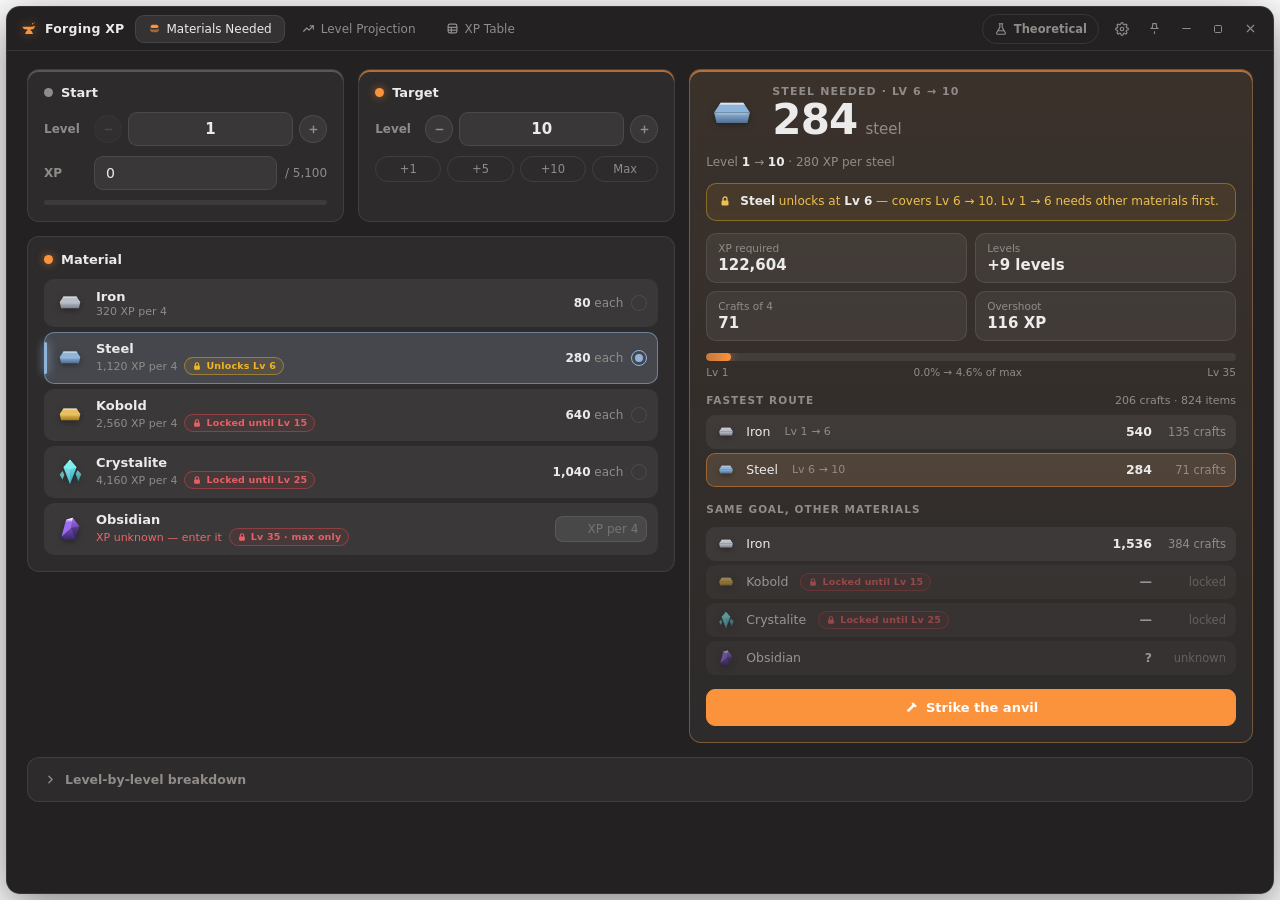
==== desktop/ui/index.html @ 83c96a45 "Theoretical mode: optional toggle that lifts the Lv 35 cap (v1.2.0) Co-Authored-By: Claude Opus 5.5 " ====
<!DOCTYPE html>
<html lang="en">
<head>
<meta charset="UTF-8">
<meta name="viewport" content="width=device-width, initial-scale=1.0">
<title>Forging XP</title>
<link rel="stylesheet" href="style.css">
</head>
<body class="theme-dark">
<div id="app" class="app">
  <div class="forge-glow" aria-hidden="true"></div>
  <div class="app-content">

  <!-- ======= Titlebar ======= -->
  <header id="titlebar" class="titlebar">
    <div class="tb-left">
      <span class="tb-logo">
        <svg viewBox="0 0 24 24" width="16" height="16" fill="currentColor"><path d="M2 8.5h14.5l5-1.5-2.2 4.2c-.4.7-1.1 1.1-1.9 1.2l-2.9.4V15H9.5v-2.2L6 12.3C4.2 12 2.8 10.6 2.3 8.9L2 8.5z"/><path d="M8 15h8l2 4.5H6z"/><circle cx="17.5" cy="4" r="1.1"/><circle cx="20.5" cy="2.6" r=".7"/></svg>
      </span>
      <span class="tb-title">Forging XP</span>
    </div>
    <nav id="tabbar" class="tabbar">
      <button class="tab" data-tab="needed" title="How much material to reach a level (Ctrl+1)">
        <svg viewBox="0 0 24 24" width="13" height="13" fill="currentColor"><path d="M4 9l3-4h10l3 4-3 2H7z"/><path d="M4 12l3 2h10l3-2v4l-3 3H7l-3-3z" opacity=".55"/></svg>
        <span>Materials Needed</span>
      </button>
      <button class="tab" data-tab="proj" title="How far your materials will take you (Ctrl+2)">
        <svg viewBox="0 0 24 24" width="13" height="13" fill="none" stroke="currentColor" stroke-width="2.2" stroke-linecap="round" stroke-linejoin="round"><path d="M3 17l6-6 4 4 8-8"/><path d="M15 7h6v6"/></svg>
        <span>Level Projection</span>
      </button>
      <button class="tab" data-tab="table" title="Full XP curve (Ctrl+3)">
        <svg viewBox="0 0 24 24" width="13" height="13" fill="none" stroke="currentColor" stroke-width="2.2" stroke-linecap="round"><rect x="4" y="4" width="16" height="16" rx="3"/><path d="M4 10h16M4 15h16M10 10v10"/></svg>
        <span>XP Table</span>
      </button>
    </nav>
    <div class="tb-right">
      <button id="btn-theo" class="theo-toggle" aria-pressed="false" title="Theoretical mode: lift the Lv 35 cap so the XP formula keeps going. Resets every launch."><svg viewBox="0 0 24 24" width="14" height="14" fill="none" stroke="currentColor" stroke-width="2" stroke-linecap="round" stroke-linejoin="round"><path d="M9 3h6"/><path d="M10 3v6.2L4.6 18.4A1.7 1.7 0 0 0 6.1 21h11.8a1.7 1.7 0 0 0 1.5-2.6L14 9.2V3"/><path d="M7.5 15h9"/></svg><span class="tt-label">Theoretical</span></button>
      <button id="btn-settings" class="tb-btn" title="Settings (Ctrl+,)">
        <svg viewBox="0 0 24 24" width="14" height="14" fill="none" stroke="currentColor" stroke-width="2"><circle cx="12" cy="12" r="3"/><path d="M19.4 15a1.7 1.7 0 0 0 .34 1.87l.06.06a2 2 0 1 1-2.83 2.83l-.06-.06a1.7 1.7 0 0 0-1.87-.34 1.7 1.7 0 0 0-1 1.55V21a2 2 0 1 1-4 0v-.09a1.7 1.7 0 0 0-1-1.55 1.7 1.7 0 0 0-1.87.34l-.06.06a2 2 0 1 1-2.83-2.83l.06-.06a1.7 1.7 0 0 0 .34-1.87 1.7 1.7 0 0 0-1.55-1H3a2 2 0 1 1 0-4h.09a1.7 1.7 0 0 0 1.55-1 1.7 1.7 0 0 0-.34-1.87l-.06-.06a2 2 0 1 1 2.83-2.83l.06.06a1.7 1.7 0 0 0 1.87.34h.01a1.7 1.7 0 0 0 1-1.55V3a2 2 0 1 1 4 0v.09a1.7 1.7 0 0 0 1 1.55 1.7 1.7 0 0 0 1.87-.34l.06-.06a2 2 0 1 1 2.83 2.83l-.06.06a1.7 1.7 0 0 0-.34 1.87v.01a1.7 1.7 0 0 0 1.55 1H21a2 2 0 1 1 0 4h-.09a1.7 1.7 0 0 0-1.55 1z"/></svg>
      </button>
      <button id="btn-pin" class="tb-btn" title="Always on top">
        <svg viewBox="0 0 24 24" width="13" height="13" fill="none" stroke="currentColor" stroke-width="2"><path d="M12 17v5"/><path d="M9 3h6l1 7 2 2H6l2-2 1-7z"/></svg>
      </button>
      <button id="btn-min" class="tb-btn" title="Minimize"><svg viewBox="0 0 24 24" width="13" height="13"><line x1="5" y1="12" x2="19" y2="12" stroke="currentColor" stroke-width="2" stroke-linecap="round"/></svg></button>
      <button id="btn-max" class="tb-btn" title="Maximize"><svg viewBox="0 0 24 24" width="12" height="12"><rect x="5" y="5" width="14" height="14" rx="2" fill="none" stroke="currentColor" stroke-width="2"/></svg></button>
      <button id="btn-close" class="tb-btn tb-close" title="Close"><svg viewBox="0 0 24 24" width="13" height="13"><line x1="6" y1="6" x2="18" y2="18" stroke="currentColor" stroke-width="2" stroke-linecap="round"/><line x1="18" y1="6" x2="6" y2="18" stroke="currentColor" stroke-width="2" stroke-linecap="round"/></svg></button>
    </div>
  </header>

  <!-- ======= Materials Needed ======= -->
  <main id="view-needed" class="view">
    <div class="page">
      <div class="split">
        <div class="col">
          <div class="pair">
            <section class="card edge-start">
              <div class="card-title"><span class="dot dim"></span>Start</div>
              <div class="field"><span>Level</span><div class="num" data-bind="need.lv"></div></div>
              <div class="field"><span>XP</span>
                <div class="xpwrap"><input id="need-xp" class="inp" type="text" inputmode="numeric" autocomplete="off" spellcheck="false"><span class="of" id="need-xp-of">/ 5,100</span></div>
              </div>
              <div class="bar"><i id="need-xp-bar"></i></div>
            </section>
            <section class="card edge-target">
              <div class="card-title"><span class="dot"></span>Target</div>
              <div class="field"><span>Level</span><div class="num" data-bind="need.target"></div></div>
              <div class="quick">
                <button class="qchip" data-add="1">+1</button>
                <button class="qchip" data-add="5">+5</button>
                <button class="qchip" data-add="10">+10</button>
                <button class="qchip" data-add="max">Max</button>
              </div>
            </section>
          </div>
          <section class="card">
            <div class="card-title"><span class="dot"></span>Material</div>
            <div class="mat-list" id="need-mats"></div>
          </section>
        </div>

        <aside class="col">
          <section class="card result" id="need-result">
            <div class="res-head">
              <div class="res-icon" id="need-res-icon"></div>
              <div class="res-text">
                <div class="res-label" id="need-res-label">Steel needed</div>
                <div class="res-big"><span id="need-count">0</span><em id="need-unit">steel</em></div>
              </div>
            </div>
            <div class="res-sub" id="need-sub"></div>
            <div class="banner hidden" id="need-banner"></div>
            <div class="stats">
              <div class="stat"><span>XP required</span><b id="need-st-xp">0</b></div>
              <div class="stat"><span>Levels</span><b id="need-st-lv">1 → 10</b></div>
              <div class="stat"><span>Crafts of 4</span><b id="need-st-crafts">0</b></div>
              <div class="stat"><span>Overshoot</span><b id="need-st-over">0</b></div>
            </div>
            <div class="journey" id="need-journey"><div class="j-track"><i class="j-done"></i><i class="j-go"></i></div><div class="j-labels"><span>1</span><span>35</span></div></div>
            <div class="route hidden" id="need-route">
              <h4 class="sub-h">Fastest route</h4>
              <div class="alt-list route-list"></div>
            </div>
            <h4 class="sub-h">Same goal, other materials</h4>
            <div class="alt-list" id="need-alt"></div>
            <button class="btn primary wide" id="need-calc">
              <svg viewBox="0 0 24 24" width="15" height="15" fill="currentColor"><path d="M14.5 3.5l6 6-2.5 2.5-1.6-1.6-7.9 7.9a2 2 0 0 1-2.8 0l-.1-.1a2 2 0 0 1 0-2.8l7.9-7.9L12 6z"/></svg>
              Strike the anvil
            </button>
          </section>
        </aside>
      </div>

      <section class="card breakdown">
        <button class="bd-toggle" id="need-bd-toggle">
          <svg class="chev" viewBox="0 0 24 24" width="13" height="13" fill="none" stroke="currentColor" stroke-width="2.4" stroke-linecap="round" stroke-linejoin="round"><path d="M9 6l6 6-6 6"/></svg>
          Level-by-level breakdown
        </button>
        <div class="bd-body hidden" id="need-bd"></div>
      </section>
    </div>
  </main>

  <!-- ======= Level Projection ======= -->
  <main id="view-proj" class="view hidden">
    <div class="page">
      <div class="split">
        <div class="col">
          <section class="card edge-start">
            <div class="card-title"><span class="dot dim"></span>Starting point</div>
            <div class="proj-start">
              <div class="field"><span>Level</span><div class="num" data-bind="proj.lv"></div></div>
              <div class="field"><span>XP</span>
                <div class="xpwrap"><input id="proj-xp" class="inp" type="text" inputmode="numeric" autocomplete="off" spellcheck="false"><span class="of" id="proj-xp-of">/ 5,100</span></div>
              </div>
            </div>
            <div class="bar"><i id="proj-xp-bar"></i></div>
          </section>
          <section class="card">
            <div class="card-title"><span class="dot"></span>Materials on hand
              <button class="mini-btn" id="proj-clear" title="Clear all counts">Clear</button>
            </div>
            <div class="inv-list" id="proj-mats"></div>
          </section>
        </div>

        <aside class="col">
          <section class="card result" id="proj-result">
            <div class="res-label">You'll reach</div>
            <div class="ring-row">
              <div class="ring">
                <svg viewBox="0 0 120 120"><circle class="ring-bg" cx="60" cy="60" r="52"/><circle class="ring-fg" id="proj-ring" cx="60" cy="60" r="52"/></svg>
                <div class="ring-in"><small>Level</small><b id="proj-lv">1</b></div>
              </div>
              <div class="ring-side">
                <div class="gain" id="proj-gain">+0 levels</div>
                <div class="res-sub" id="proj-into"></div>
              </div>
            </div>
            <div class="stats">
              <div class="stat"><span>XP gained</span><b id="proj-st-gain">0</b></div>
              <div class="stat"><span>Total XP</span><b id="proj-st-total">0</b></div>
            </div>
            <div class="mix" id="proj-mix"></div>
            <h4 class="sub-h" id="proj-next-h">To the next level</h4>
            <div class="alt-list" id="proj-next"></div>
            <button class="btn primary wide" id="proj-calc">
              <svg viewBox="0 0 24 24" width="15" height="15" fill="none" stroke="currentColor" stroke-width="2.4" stroke-linecap="round" stroke-linejoin="round"><path d="M3 17l6-6 4 4 8-8"/><path d="M15 7h6v6"/></svg>
              Forge it all
            </button>
          </section>
        </aside>
      </div>
    </div>
  </main>

  <!-- ======= XP Table ======= -->
  <main id="view-table" class="view hidden">
    <div class="page">
      <section class="card">
        <div class="card-title"><span class="dot"></span>Blacksmithing XP curve
          <span class="formula">XP(L) = 136L² + 1088L + 3876</span>
        </div>
        <p class="hint tbl-hint">Click a row to set it as your <b>target</b> · Shift-click to set it as your <b>start</b>. Highlighted rows are your current range.</p>
        <div class="tbl-wrap"><table class="xp-table" id="xp-table"></table></div>
      </section>
    </div>
  </main>

  </div><!-- /app-content -->

  <!-- ======= Settings drawer ======= -->
  <div id="settings-scrim" class="scrim hidden"></div>
  <aside id="settings" class="settings hidden">
    <div class="settings-head">
      <h2>Settings</h2>
      <button id="settings-close" class="tb-btn" title="Close">
        <svg viewBox="0 0 24 24" width="13" height="13"><line x1="6" y1="6" x2="18" y2="18" stroke="currentColor" stroke-width="2" stroke-linecap="round"/><line x1="18" y1="6" x2="6" y2="18" stroke="currentColor" stroke-width="2" stroke-linecap="round"/></svg>
      </button>
    </div>
    <div class="settings-body">
      <section>
        <h3>Materials <small>unlock level · XP per 4 items</small></h3>
        <div id="set-mats" class="set-mats"></div>
        <div class="btn-row"><button id="btn-reset-mats" class="btn">Reset to defaults</button></div>
      </section>

      <section>
        <h3>Audio</h3>
        <label class="row"><span>Master volume</span><input id="set-volume" type="range" min="0" max="100"><span class="val" id="val-volume"></span></label>
        <label class="row"><span>UI volume</span><input id="set-vol-ui" type="range" min="0" max="100"><span class="val" id="val-vol-ui"></span></label>
        <label class="row"><span>Forge volume</span><input id="set-vol-forge" type="range" min="0" max="100"><span class="val" id="val-vol-forge"></span></label>
        <label class="row"><span>Mute</span><input id="set-mute" type="checkbox" class="switch"></label>
      </section>

      <section>
        <h3>Appearance</h3>
        <label class="row"><span>Theme</span>
          <div class="seg">
            <button id="theme-dark" class="seg-btn">Dark</button>
            <button id="theme-light" class="seg-btn">Light</button>
          </div>
        </label>
        <div class="row"><span>Accent</span>
          <div class="swatches" id="swatches"></div>
          <input id="set-accent" type="color">
        </div>
        <label class="row"><span>Brightness</span><input id="set-brightness" type="range" min="60" max="140"><span class="val" id="val-brightness"></span></label>
        <label class="row"><span>Panel opacity</span><input id="set-panel-opacity" type="range" min="30" max="100"><span class="val" id="val-panel-opacity"></span></label>
        <label class="row"><span>Window opacity</span><input id="set-window-opacity" type="range" min="30" max="100"><span class="val" id="val-window-opacity"></span></label>
        <label class="row"><span>UI scale</span><input id="set-zoom" type="range" min="80" max="130" step="5"><span class="val" id="val-zoom"></span></label>
        <label class="row"><span>Forge glow</span><input id="set-glow" type="checkbox" class="switch"></label>
        <label class="row"><span>Animations</span><input id="set-anim" type="checkbox" class="switch"></label>
      </section>

      <section>
        <h3>Window</h3>
        <label class="row"><span>Always on top</span><input id="set-pin" type="checkbox" class="switch"></label>
        <div class="btn-row">
          <button id="btn-fit" class="btn">Fit window to screen</button>
          <button id="btn-reset-all" class="btn">Reset all settings</button>
        </div>
      </section>

      <section class="about">
        <p>XP per level: XP(L) = 136L² + 1088L + 3876. Max level 35 (2,640,304 total XP).</p>
        <p>Shortcuts: Ctrl+1/2/3 tabs · Ctrl+, settings · Enter strike · scroll over a level to change it.</p>
      </section>
    </div>
  </aside>

  <!-- resize grips -->
  <div class="grip g-n"  data-dir="n"></div>
  <div class="grip g-s"  data-dir="s"></div>
  <div class="grip g-e"  data-dir="e"></div>
  <div class="grip g-w"  data-dir="w"></div>
  <div class="grip g-ne" data-dir="ne"></div>
  <div class="grip g-nw" data-dir="nw"></div>
  <div class="grip g-se" data-dir="se"></div>
  <div class="grip g-sw" data-dir="sw"></div>
</div>

<div id="toast" class="toast hidden"></div>
<div id="sparks" class="sparks"></div>

<script src="app.js"></script>
</body>
</html>
---- desktop/ui/style.css ----
/* ============================================================
   Forging XP — dark / light
   ============================================================ */
* { margin: 0; padding: 0; box-sizing: border-box; user-select: none; }
:root {
  --accent: #fb923c;
  --on-accent: #1d1006;
  --panel-alpha: 0.92;
  --radius: 12px;
  --font: "Segoe UI Variable Text", "Segoe UI", system-ui, -apple-system, sans-serif;
  --font-display: "Segoe UI Variable Display", "Segoe UI", system-ui, sans-serif;
  --ease: cubic-bezier(.32,.72,.28,1);
  --good: #4ade80;
  --bad: #e5484d;
}
html, body { height: 100%; background: transparent; overflow: hidden; }
body { font-family: var(--font); font-size: 13px; }
button, input, select { font-family: inherit; }

/* ---------- themes ---------- */
.theme-dark {
  --bg:        rgba(17,15,15, var(--panel-alpha));
  --bg-solid:  #121010;
  --panel:     rgba(255,255,255,.045);
  --panel-2:   rgba(255,255,255,.08);
  --border:    rgba(255,255,255,.09);
  --text:      #ecebeb;
  --text-dim:  #918c8a;
  --shadow:    0 12px 48px rgba(0,0,0,.5);
  --chip:      rgba(255,255,255,.06);
  --chip-hover:rgba(255,255,255,.11);
  --track:     rgba(255,255,255,.07);
}
.theme-light {
  --bg:        rgba(249,248,247, var(--panel-alpha));
  --bg-solid:  #f9f8f7;
  --panel:     rgba(0,0,0,.035);
  --panel-2:   rgba(0,0,0,.06);
  --border:    rgba(0,0,0,.10);
  --text:      #1e1b1a;
  --text-dim:  #76706d;
  --shadow:    0 12px 48px rgba(0,0,0,.18);
  --chip:      rgba(0,0,0,.045);
  --chip-hover:rgba(0,0,0,.085);
  --track:     rgba(0,0,0,.07);
  --good: #16a34a;
}

.app {
  position: fixed; inset: 6px;
  background: var(--bg);
  color: var(--text);
  border: 1px solid var(--border);
  border-radius: 14px;
  box-shadow: var(--shadow);
  overflow: hidden;
  backdrop-filter: blur(24px) saturate(1.2);
  filter: brightness(var(--brightness, 1));
  animation: app-in .45s var(--ease);
}
.maximized .app { inset: 0; border-radius: 0; }
.app-content { position: relative; z-index: 1; height: 100%; display: flex; flex-direction: column; }
@keyframes app-in { from { opacity: 0; transform: scale(.97) translateY(8px); } }
.no-anim *, .no-anim *::before, .no-anim *::after { animation: none !important; transition: none !important; }

/* subtle forge heat at the bottom edge */
.forge-glow {
  position: absolute; inset: auto -10% -40% -10%; height: 70%; z-index: 0; pointer-events: none;
  background:
    radial-gradient(50% 60% at 30% 100%, color-mix(in srgb, var(--accent) 16%, transparent), transparent 70%),
    radial-gradient(40% 50% at 78% 100%, color-mix(in srgb, var(--accent) 10%, transparent), transparent 70%);
  animation: heat 7s ease-in-out infinite alternate;
}
.theme-light .forge-glow { opacity: .55; }
.glow-off .forge-glow { display: none; }
@keyframes heat { from { opacity: .7; transform: translateY(4%); } to { opacity: 1; transform: translateY(0); } }

/* ---------- titlebar ---------- */
.titlebar {
  display: flex; align-items: center; gap: 10px;
  height: 44px; padding: 0 8px 0 14px; flex: 0 0 44px;
  border-bottom: 1px solid var(--border);
}
.tb-left { display: flex; align-items: center; gap: 8px; pointer-events: none; }
.tb-logo { color: var(--accent); display: grid; place-items: center; filter: drop-shadow(0 0 6px color-mix(in srgb, var(--accent) 45%, transparent)); }
.tb-title { font-weight: 600; font-size: 12.5px; letter-spacing: .02em; white-space: nowrap; }
.tb-right { display: flex; align-items: center; gap: 2px; margin-left: auto; }
.tb-btn {
  width: 30px; height: 30px; border: none; background: transparent; color: var(--text-dim);
  border-radius: 8px; cursor: pointer; display: grid; place-items: center; font-size: 14px;
  transition: background .18s, color .18s, transform .12s;
}
.tb-btn:hover { background: var(--panel-2); color: var(--text); }
.tb-btn:active { transform: scale(.9); }
.tb-close:hover { background: var(--bad); color: #fff; }
.tb-btn.pinned { color: var(--accent); }

/* ---------- tabs ---------- */
.tabbar { display: flex; align-items: center; gap: 4px; overflow-x: auto; scrollbar-width: none; }
.tabbar::-webkit-scrollbar { display: none; }
.tab {
  display: flex; align-items: center; gap: 6px;
  padding: 6px 12px; border: 1px solid transparent; border-radius: 9px;
  background: transparent; color: var(--text-dim); font-size: 12px;
  cursor: pointer; white-space: nowrap;
  transition: background .2s, color .2s, border-color .2s, transform .15s var(--ease);
  animation: tab-in .3s var(--ease);
}
@keyframes tab-in { from { opacity: 0; transform: translateY(-6px); } }
.tab:hover { background: var(--panel); color: var(--text); }
.tab.active { background: var(--panel-2); color: var(--text); border-color: var(--border); }
.tab.active svg { color: var(--accent); }
.tab:active { transform: scale(.96); }

/* ---------- views ---------- */
.view { flex: 1; overflow: hidden; display: flex; flex-direction: column; min-height: 0; position: relative; }
.view.entering .page { animation: view-in .32s var(--ease); }
@keyframes view-in { from { opacity: 0; transform: translateY(8px); } }
.hidden { display: none !important; }
.page { flex: 1; overflow-y: auto; padding: 18px 20px 22px; display: flex; flex-direction: column; gap: 14px; }

.split { display: grid; grid-template-columns: minmax(0, 1.15fr) minmax(300px, 1fr); gap: 14px; align-items: start; }
.col { display: flex; flex-direction: column; gap: 14px; min-width: 0; }
.pair { display: grid; grid-template-columns: repeat(2, minmax(0, 1fr)); gap: 14px; }
.pair.inner { gap: 10px 16px; }
.proj-start { display: grid; grid-template-columns: minmax(0, .8fr) minmax(0, 1.2fr); gap: 10px 16px; }
@media (max-width: 1000px) { .proj-start { grid-template-columns: 1fr; } }
@media (max-width: 860px) {
  .split { grid-template-columns: 1fr; }
}
@media (max-width: 560px) { .pair { grid-template-columns: 1fr; } }

/* ---------- cards ---------- */
.card {
  background: var(--panel); border: 1px solid var(--border); border-radius: var(--radius);
  padding: 15px 16px 16px; display: flex; flex-direction: column; gap: 10px;
  transition: border-color .2s, box-shadow .2s;
  animation: card-in .35s var(--ease) backwards;
}
.col > .card:nth-child(2), .pair > .card:nth-child(2) { animation-delay: .05s; }
@keyframes card-in { from { opacity: 0; transform: translateY(8px); } }
.card.edge-start { box-shadow: inset 0 2px 0 color-mix(in srgb, var(--text-dim) 45%, transparent); }
.card.edge-target { box-shadow: inset 0 2px 0 color-mix(in srgb, var(--accent) 65%, transparent); }
.card-title { display: flex; align-items: center; gap: 8px; font-size: 13px; font-weight: 650; margin-bottom: 2px; }
.dot { width: 9px; height: 9px; border-radius: 50%; background: var(--accent); box-shadow: 0 0 8px color-mix(in srgb, var(--accent) 55%, transparent); flex: none; }
.dot.dim { background: var(--text-dim); box-shadow: none; }
.formula { margin-left: auto; font-weight: 500; font-size: 11px; color: var(--text-dim); font-family: Consolas, "Cascadia Mono", monospace; }
.hint { font-size: 11px; color: var(--text-dim); line-height: 1.45; }
.hint b { color: var(--text); font-weight: 600; }
.sub-h { font-size: 10.5px; text-transform: uppercase; letter-spacing: .1em; color: var(--text-dim); font-weight: 600; margin-top: 4px; }

/* ---------- material list (Needed) ---------- */
.mat-list { display: flex; flex-direction: column; gap: 5px; }
.mat {
  display: flex; align-items: center; gap: 11px; padding: 8px 10px; border-radius: 10px;
  border: 1px solid transparent; background: var(--chip); cursor: pointer; position: relative;
  transition: background .18s, border-color .18s, transform .18s var(--ease);
  animation: card-in .3s var(--ease) backwards;
}
.mat:hover { background: var(--chip-hover); border-color: var(--border); transform: translateX(3px); }
.mat:active { transform: scale(.985); }
.mat.selected {
  background: color-mix(in srgb, var(--mc) 13%, var(--chip));
  border-color: color-mix(in srgb, var(--mc) 55%, transparent);
}
.mat.selected::after {
  content: ""; position: absolute; left: -1px; top: 9px; bottom: 9px; width: 3px; border-radius: 3px;
  background: var(--mc); box-shadow: 0 0 8px var(--mc);
}
.mat .m-name { font-weight: 600; font-size: 13px; }
.mat .m-sub { font-size: 11px; color: var(--text-dim); font-variant-numeric: tabular-nums; }
.mat .m-txt { display: flex; flex-direction: column; gap: 1px; min-width: 0; }
.mat .m-right { margin-left: auto; display: flex; align-items: center; gap: 8px; }
.mat .m-each { font-size: 12px; color: var(--text-dim); font-variant-numeric: tabular-nums; white-space: nowrap; }
.mat .m-each b { color: var(--text); font-weight: 600; }
.mat .radio {
  width: 16px; height: 16px; border-radius: 50%; border: 1.5px solid var(--border); flex: none;
  display: grid; place-items: center; transition: border-color .2s;
}
.mat .radio::after { content: ""; width: 8px; height: 8px; border-radius: 50%; background: var(--mc); transform: scale(0); transition: transform .22s var(--ease); }
.mat.selected .radio { border-color: var(--mc); }
.mat.selected .radio::after { transform: scale(1); }
.mat.unknown .m-sub { color: color-mix(in srgb, var(--bad) 80%, var(--text)); }
.mat.unknown { cursor: default; }
.mat.unknown:hover { transform: none; }
.set-inline {
  width: 92px; background: var(--panel-2); border: 1px solid var(--border); border-radius: 8px;
  padding: 5px 8px; color: var(--text); font-size: 12px; outline: none; text-align: right; user-select: text;
  font-variant-numeric: tabular-nums;
}
.set-inline:focus { border-color: var(--accent); }

/* ---------- material icons ---------- */
.mi { width: 30px; height: 30px; flex: 0 0 30px; display: grid; place-items: center; }
.mi svg { width: 100%; height: 100%; overflow: visible; filter: drop-shadow(0 2px 3px rgba(0,0,0,.35)); }
.mi.lg { width: 52px; height: 52px; flex-basis: 52px; }
.mi.sm { width: 20px; height: 20px; flex-basis: 20px; }

/* ---------- fields ---------- */
.field { display: flex; align-items: center; gap: 12px; font-size: 13px; }
.field > span { flex: 0 0 38px; color: var(--text-dim); font-weight: 600; font-size: 12px; }
.inp {
  flex: 1; min-width: 0; background: var(--chip); border: 1px solid var(--border); border-radius: 9px;
  padding: 8px 11px; color: var(--text); font-size: 14px; outline: none;
  font-variant-numeric: tabular-nums; transition: border-color .2s, background .2s, box-shadow .2s; user-select: text;
}
.inp:focus { border-color: var(--accent); background: var(--panel-2); box-shadow: 0 0 0 3px color-mix(in srgb, var(--accent) 18%, transparent); }
.inp.bad { border-color: var(--bad); }
.xpwrap { flex: 1; display: flex; align-items: center; gap: 8px; min-width: 0; }
.xpwrap .of { font-size: 12px; color: var(--text-dim); white-space: nowrap; font-variant-numeric: tabular-nums; }

.num { flex: 1; display: flex; align-items: center; gap: 6px; }
.num input { text-align: center; font-weight: 650; font-size: 15px; width: 100%; min-width: 46px; padding: 7px 4px; }
.lvl-btn {
  width: 28px; height: 28px; flex: 0 0 28px; border-radius: 50%; border: 1px solid var(--border);
  background: var(--chip); color: var(--text-dim); cursor: pointer; display: grid; place-items: center;
  transition: background .15s, color .15s, border-color .15s, transform .1s;
}
.lvl-btn:hover { background: var(--accent); border-color: var(--accent); color: var(--on-accent); }
.lvl-btn:active { transform: scale(.88); }
.lvl-btn:disabled { opacity: .3; pointer-events: none; }
.btn-ic { width: 13px; height: 13px; display: block; }
.tick { animation: tick .22s var(--ease); }
@keyframes tick { 40% { transform: scale(1.12); } }

.bar { height: 5px; border-radius: 99px; background: var(--track); overflow: hidden; }
.bar i { display: block; height: 100%; width: 0; border-radius: 99px; background: var(--accent); transition: width .35s var(--ease); }

.quick { display: flex; gap: 6px; flex-wrap: wrap; }
.quick .qchip { flex: 1; }
.qchip {
  padding: 5px 11px; border-radius: 99px; border: 1px solid var(--border); background: transparent;
  color: var(--text-dim); font-size: 11.5px; cursor: pointer; font-variant-numeric: tabular-nums;
  transition: background .18s, color .18s, border-color .18s, transform .1s;
}
.qchip:hover { color: var(--text); background: var(--panel); border-color: color-mix(in srgb, var(--accent) 50%, var(--border)); }
.qchip:active { transform: scale(.93); }
.mini-btn {
  margin-left: auto; padding: 4px 10px; border-radius: 7px; border: 1px solid var(--border); background: transparent;
  color: var(--text-dim); font-size: 11px; font-weight: 500; cursor: pointer; transition: background .15s, color .15s;
}
.mini-btn:hover { background: var(--panel-2); color: var(--text); }

/* ---------- result card ---------- */
.result {
  position: sticky; top: 0;
  background: linear-gradient(180deg, color-mix(in srgb, var(--accent) 7%, var(--panel)), var(--panel));
  border-color: color-mix(in srgb, var(--accent) 28%, var(--border));
  box-shadow: inset 0 2px 0 color-mix(in srgb, var(--accent) 65%, transparent);
  gap: 12px; overflow: hidden;
}
.result.struck { animation: strike .55s var(--ease); }
@keyframes strike {
  0% { transform: none; }
  12% { transform: translateY(2px) scale(.992); box-shadow: inset 0 2px 0 var(--accent), 0 0 0 2px color-mix(in srgb, var(--accent) 60%, transparent), 0 0 40px color-mix(in srgb, var(--accent) 35%, transparent); }
  100% { transform: none; }
}
.res-head { display: flex; align-items: center; gap: 14px; }
.res-icon { position: relative; }
.res-text { min-width: 0; }
.res-label { font-size: 11px; text-transform: uppercase; letter-spacing: .1em; color: var(--text-dim); font-weight: 600; }
.res-big { display: flex; align-items: baseline; gap: 8px; line-height: 1.05; }
.res-big span {
  font-family: var(--font-display); font-size: 42px; font-weight: 700; letter-spacing: -.02em;
  font-variant-numeric: tabular-nums; color: var(--text);
}
.res-big em { font-style: normal; font-size: 15px; color: var(--text-dim); font-weight: 500; }
.res-sub { font-size: 12px; color: var(--text-dim); line-height: 1.45; }
.res-sub b { color: var(--text); font-weight: 600; }
.res-sub .warn { color: var(--bad); }
.stats { display: grid; grid-template-columns: 1fr 1fr; gap: 8px; }
.stat { background: var(--chip); border: 1px solid var(--border); border-radius: 10px; padding: 8px 11px; display: flex; flex-direction: column; gap: 2px; min-width: 0; }
.stat span { font-size: 10.5px; color: var(--text-dim); }
.stat b { font-size: 15px; font-weight: 650; font-variant-numeric: tabular-nums; white-space: nowrap; overflow: hidden; text-overflow: ellipsis; }

.journey { display: flex; flex-direction: column; gap: 5px; }
.j-track { position: relative; height: 8px; border-radius: 99px; background: var(--track); overflow: hidden; }
.j-track i { position: absolute; top: 0; bottom: 0; border-radius: 99px; transition: left .4s var(--ease), width .4s var(--ease); }
.j-done { left: 0; background: color-mix(in srgb, var(--text-dim) 45%, transparent); }
.j-go { background: linear-gradient(90deg, color-mix(in srgb, var(--accent) 70%, #fff 0%), var(--accent)); box-shadow: 0 0 10px color-mix(in srgb, var(--accent) 60%, transparent); }
.j-labels { display: flex; justify-content: space-between; font-size: 10.5px; color: var(--text-dim); font-variant-numeric: tabular-nums; }

.alt-list { display: flex; flex-direction: column; gap: 4px; }
.alt {
  display: flex; align-items: center; gap: 10px; padding: 6px 9px; border-radius: 9px;
  background: var(--chip); border: 1px solid transparent; font-size: 12.5px;
  transition: background .15s, border-color .15s;
}
.alt:hover { background: var(--chip-hover); border-color: var(--border); }
.alt .a-n { margin-left: auto; font-weight: 650; font-variant-numeric: tabular-nums; }
.alt .a-u { color: var(--text-dim); font-size: 11.5px; min-width: 64px; text-align: right; }
.alt.dim { opacity: .55; }

.btn {
  padding: 8px 13px; border-radius: 9px; border: 1px solid var(--border);
  background: var(--panel); color: inherit; font-size: 11.5px;
  cursor: pointer; transition: background .2s, border-color .2s, transform .12s, filter .2s;
  display: inline-flex; align-items: center; justify-content: center; gap: 7px;
}
.btn:hover { background: var(--panel-2); border-color: color-mix(in srgb, var(--accent) 50%, var(--border)); }
.btn:active { transform: scale(.96); }
.btn.primary { background: var(--accent); border-color: var(--accent); color: var(--on-accent); font-weight: 650; font-size: 13px; padding: 10px 14px; }
.btn.primary:hover { filter: brightness(1.08); box-shadow: 0 6px 22px color-mix(in srgb, var(--accent) 35%, transparent); }
.btn.wide { width: 100%; margin-top: 2px; }
.btn-row { display: flex; flex-wrap: wrap; gap: 7px; }

/* ---------- breakdown ---------- */
.breakdown { padding: 6px 8px; gap: 0; }
.bd-toggle {
  display: flex; align-items: center; gap: 8px; padding: 8px; border: none; background: none;
  color: var(--text-dim); font-size: 12.5px; font-weight: 600; cursor: pointer; border-radius: 8px; text-align: left;
  transition: color .15s, background .15s;
}
.bd-toggle:hover { color: var(--text); background: var(--chip); }
.bd-toggle .chev { transition: transform .25s var(--ease); }
.bd-toggle.open .chev { transform: rotate(90deg); }
.bd-body { padding: 4px 8px 10px; animation: card-in .25s var(--ease); }

/* ---------- tables ---------- */
.tbl-wrap { overflow: auto; border-radius: 10px; border: 1px solid var(--border); }
table { width: 100%; border-collapse: collapse; font-variant-numeric: tabular-nums; font-size: 12.5px; }
th {
  position: sticky; top: 0; z-index: 1; background: var(--bg-solid);
  text-align: left; font-size: 10.5px; text-transform: uppercase; letter-spacing: .08em; color: var(--text-dim);
  font-weight: 600; padding: 9px 12px; border-bottom: 1px solid var(--border);
}
td { padding: 7px 12px; border-bottom: 1px solid color-mix(in srgb, var(--border) 60%, transparent); white-space: nowrap; }
tr:last-child td { border-bottom: none; }
tbody tr { transition: background .12s; }
tbody tr:nth-child(even) td { background: color-mix(in srgb, var(--chip) 60%, transparent); }
td.r, th.r { text-align: right; }
td.dimc { color: var(--text-dim); }
.xp-table tbody tr { cursor: pointer; }
.xp-table tbody tr:hover td { background: var(--chip-hover); }
.xp-table tr.in-range td { background: color-mix(in srgb, var(--accent) 11%, transparent) !important; }
.xp-table tr.in-range td:first-child { box-shadow: inset 3px 0 0 var(--accent); }
.xp-table tr.flash td { animation: row-flash .6s var(--ease); }
@keyframes row-flash { 30% { background: color-mix(in srgb, var(--accent) 30%, transparent); } }
.lvl-pill { display: inline-flex; align-items: center; gap: 6px; font-weight: 600; }
.lvl-pill .arrow { color: var(--text-dim); font-weight: 400; }
.minibar { width: 120px; height: 5px; border-radius: 99px; background: var(--track); overflow: hidden; display: inline-block; vertical-align: middle; }
.minibar i { display: block; height: 100%; background: var(--accent); border-radius: 99px; opacity: .85; }
.tbl-hint { margin-top: -4px; }
.xp-table td.tag { color: var(--accent); font-weight: 600; font-size: 11px; }

/* ---------- inventory (Projection) ---------- */
.inv-list { display: flex; flex-direction: column; gap: 5px; container-type: inline-size; }
.inv {
  display: grid; grid-template-columns: 30px minmax(0, 1fr) 118px auto minmax(88px, max-content); align-items: center; gap: 10px;
  padding: 7px 10px; border-radius: 10px; background: var(--chip); border: 1px solid transparent;
  transition: background .15s, border-color .15s; animation: card-in .3s var(--ease) backwards;
}
.inv:hover { background: var(--chip-hover); border-color: var(--border); }
.inv.has { border-color: color-mix(in srgb, var(--mc) 40%, transparent); }
.inv .m-name { font-weight: 600; font-size: 13px; }
.inv .m-txt { min-width: 0; }
.inv .contrib { min-width: 0; line-height: 1.3; }
.inv .m-sub { font-size: 10.5px; color: var(--text-dim); font-variant-numeric: tabular-nums; }
.inv .num input { font-size: 14px; padding: 6px 4px; }
.inv .num { gap: 4px; }
.inv .lvl-btn { width: 24px; height: 24px; flex-basis: 24px; }
.inv .q { display: flex; gap: 4px; }
.inv .q .qchip { padding: 4px 8px; font-size: 11px; }
.inv .contrib { text-align: right; font-size: 12px; font-variant-numeric: tabular-nums; color: var(--text-dim); white-space: nowrap; }
.inv .contrib b { color: var(--text); font-weight: 650; }
.inv.unknown .m-sub { color: color-mix(in srgb, var(--bad) 80%, var(--text)); }
/* rows adapt to the card's own width, not the window */
@container (max-width: 600px) {
  .inv { grid-template-columns: 30px minmax(0, 1fr) 118px minmax(88px, max-content); }
  .inv .q { display: none; }
}
@container (max-width: 380px) {
  .inv { grid-template-columns: 30px minmax(0, 1fr) 108px; }
  .inv .contrib { grid-column: 2 / -1; text-align: left; }
  .inv .contrib br { display: none; }
  .inv .contrib .spare { margin-left: 8px; }
}

.ring-row { display: flex; align-items: center; gap: 18px; }
.ring { position: relative; width: 120px; height: 120px; flex: none; }
.ring svg { width: 100%; height: 100%; transform: rotate(-90deg); }
.ring circle { fill: none; stroke-width: 9; }
.ring-bg { stroke: var(--track); }
.ring-fg { stroke: var(--accent); stroke-linecap: round; stroke-dasharray: 326.7; stroke-dashoffset: 326.7; transition: stroke-dashoffset .6s var(--ease); filter: drop-shadow(0 0 5px color-mix(in srgb, var(--accent) 55%, transparent)); }
.ring-in { position: absolute; inset: 0; display: grid; place-content: center; text-align: center; }
.ring-in small { font-size: 10.5px; text-transform: uppercase; letter-spacing: .1em; color: var(--text-dim); font-weight: 600; }
.ring-in b { font-family: var(--font-display); font-size: 40px; font-weight: 700; line-height: 1; font-variant-numeric: tabular-nums; }
.ring-side { display: flex; flex-direction: column; gap: 6px; min-width: 0; }
.gain { font-size: 18px; font-weight: 700; color: var(--good); }
.gain.none { color: var(--text-dim); font-weight: 600; font-size: 15px; }
.gain.max { color: var(--accent); }

.mix { display: flex; flex-direction: column; gap: 6px; }
.mix-bar { display: flex; height: 8px; border-radius: 99px; overflow: hidden; background: var(--track); gap: 2px; }
.mix-bar i { display: block; height: 100%; transition: flex-grow .4s var(--ease); }
.mix-legend { display: flex; flex-wrap: wrap; gap: 4px 12px; font-size: 11px; color: var(--text-dim); }
.mix-legend span { display: inline-flex; align-items: center; gap: 5px; }
.mix-legend i { width: 8px; height: 8px; border-radius: 3px; display: inline-block; }

/* ---------- settings ---------- */
.scrim { position: fixed; inset: 0; z-index: 40; background: rgba(0,0,0,.35); animation: fade-in .25s; }
@keyframes fade-in { from { opacity: 0; } }
.settings {
  position: fixed; top: 6px; right: 6px; bottom: 6px; width: 390px; max-width: calc(100vw - 12px); z-index: 50;
  background: var(--bg-solid); color: var(--text);
  border: 1px solid var(--border); border-radius: 14px;
  display: flex; flex-direction: column;
  box-shadow: var(--shadow);
  animation: drawer-in .35s var(--ease);
  filter: brightness(var(--brightness, 1));
}
@keyframes drawer-in { from { transform: translateX(40px); opacity: 0; } }
.settings.closing { animation: drawer-out .25s var(--ease) forwards; }
@keyframes drawer-out { to { transform: translateX(40px); opacity: 0; } }
.settings-head {
  display: flex; align-items: center; justify-content: space-between;
  padding: 16px 18px 12px; border-bottom: 1px solid var(--border);
}
.settings-head h2 { font-size: 15px; }
.settings-body { flex: 1; overflow-y: auto; padding: 6px 18px 24px; }
.settings-body section { margin-top: 18px; }
.settings-body h3 {
  font-size: 10.5px; text-transform: uppercase; letter-spacing: .1em;
  color: var(--text-dim); margin-bottom: 10px;
}
.settings-body h3 small { text-transform: none; letter-spacing: 0; font-weight: 400; margin-left: 4px; opacity: .8; }
.row { display: flex; align-items: center; gap: 12px; padding: 6px 0; font-size: 12.5px; }
.row > span:first-child { flex: 0 0 110px; color: var(--text-dim); }
.row input[type="range"] { flex: 1; accent-color: var(--accent); }
.row input[type="color"] { width: 30px; height: 26px; border: none; background: none; cursor: pointer; margin-left: auto; }
.row .val { flex: 0 0 42px; text-align: right; font-size: 11px; color: var(--text-dim); font-variant-numeric: tabular-nums; }
.switch { appearance: none; width: 36px; height: 20px; border-radius: 99px; background: var(--panel-2); position: relative; cursor: pointer; transition: background .2s; flex: 0 0 36px; }
.switch::after {
  content: ""; position: absolute; top: 2px; left: 2px; width: 16px; height: 16px;
  border-radius: 50%; background: var(--text-dim); transition: transform .22s var(--ease), background .2s;
}
.switch:checked { background: var(--accent); }
.switch:checked::after { transform: translateX(16px); background: #fff; }
.seg { display: flex; background: var(--panel); border: 1px solid var(--border); border-radius: 9px; padding: 2px; }
.seg-btn {
  padding: 5px 12px; border: none; border-radius: 7px; background: transparent;
  color: var(--text-dim); font-size: 11.5px; cursor: pointer;
  transition: background .2s, color .2s;
}
.seg-btn.active { background: var(--accent); color: var(--on-accent); }
.swatches { display: flex; gap: 6px; }
.sw {
  width: 18px; height: 18px; border-radius: 50%; border: 2px solid transparent; cursor: pointer; padding: 0;
  transition: transform .15s var(--ease), border-color .15s; background-clip: padding-box;
}
.sw:hover { transform: scale(1.15); }
.sw.active { border-color: var(--text); }
.set-mats { display: flex; flex-direction: column; gap: 4px; margin-bottom: 10px; }
.set-mat { display: flex; align-items: center; gap: 10px; padding: 4px 2px; font-size: 12.5px; }
.set-mat .sm-name { flex: 1; }
.set-mat .sm-each { font-size: 11px; color: var(--text-dim); width: 74px; text-align: right; font-variant-numeric: tabular-nums; }
.about p { font-size: 10.5px; color: var(--text-dim); line-height: 1.5; margin-bottom: 6px; }

/* ---------- resize grips ---------- */
.grip { position: fixed; z-index: 100; }
.g-n  { top: 0; left: 10px; right: 10px; height: 6px; cursor: n-resize; }
.g-s  { bottom: 0; left: 10px; right: 10px; height: 6px; cursor: s-resize; }
.g-e  { right: 0; top: 10px; bottom: 10px; width: 6px; cursor: e-resize; }
.g-w  { left: 0; top: 10px; bottom: 10px; width: 6px; cursor: w-resize; }
.g-ne { top: 0; right: 0; width: 14px; height: 14px; cursor: ne-resize; }
.g-nw { top: 0; left: 0; width: 14px; height: 14px; cursor: nw-resize; }
.g-se { bottom: 0; right: 0; width: 14px; height: 14px; cursor: se-resize; }
.g-sw { bottom: 0; left: 0; width: 14px; height: 14px; cursor: sw-resize; }
.maximized .grip { display: none; }

/* ---------- toast ---------- */
.toast {
  position: fixed; bottom: 24px; left: 50%; transform: translateX(-50%);
  background: var(--bg-solid); color: var(--text); border: 1px solid var(--border);
  padding: 9px 16px; border-radius: 10px; font-size: 12px; z-index: 200;
  box-shadow: var(--shadow); animation: toast-in .3s var(--ease);
}
@keyframes toast-in { from { opacity: 0; transform: translate(-50%, 10px); } }
.toast.hiding { transition: opacity .3s, transform .3s; opacity: 0; transform: translate(-50%, 10px); }

/* ---------- sparks ---------- */
.sparks { position: fixed; inset: 0; pointer-events: none; z-index: 300; }
.spark {
  position: absolute; width: 4px; height: 4px; border-radius: 50%;
  background: radial-gradient(circle, #fff 0 30%, var(--accent) 60%, transparent 70%);
  box-shadow: 0 0 6px var(--accent);
  animation: spark var(--d, .7s) cubic-bezier(.2,.6,.3,1) forwards;
}
@keyframes spark {
  to { transform: translate(var(--x), var(--y)) scale(.2); opacity: 0; }
}

/* ---------- themed scrollbars ---------- */
::-webkit-scrollbar { width: 9px; height: 9px; }
::-webkit-scrollbar-track { background: transparent; }
::-webkit-scrollbar-corner { background: transparent; }
::-webkit-scrollbar-thumb {
  background: color-mix(in srgb, var(--accent) 35%, var(--panel-2));
  border-radius: 99px; border: 2px solid transparent; background-clip: padding-box;
}
::-webkit-scrollbar-thumb:hover {
  background: color-mix(in srgb, var(--accent) 70%, var(--panel-2));
  background-clip: padding-box;
}

.inv .contrib .spare { font-size: 10.5px; color: #f0b429; }

/* ---------- unlock levels ---------- */
.lock {
  display: inline-flex; align-items: center; gap: 4px; margin-left: 7px; vertical-align: 1px;
  font-size: 9.5px; font-weight: 600; letter-spacing: .02em; line-height: 1;
  padding: 3px 7px; border-radius: 99px; border: 1px solid var(--border); color: var(--text-dim);
  white-space: nowrap; font-variant-numeric: tabular-nums;
}
.lock svg { flex: none; }
.lock.soon { color: #f0b429; border-color: color-mix(in srgb, #f0b429 45%, transparent); background: color-mix(in srgb, #f0b429 9%, transparent); }
.lock.never { color: color-mix(in srgb, var(--bad) 85%, var(--text)); border-color: color-mix(in srgb, var(--bad) 45%, transparent); background: color-mix(in srgb, var(--bad) 8%, transparent); }
.theme-light .lock.soon { color: #b7791f; }
td .lock { margin-left: 0; }
.alt .lock { margin-left: 2px; }
.mat .m-sub { display: flex; align-items: center; flex-wrap: wrap; row-gap: 3px; }
.inv .m-sub { display: flex; align-items: center; flex-wrap: wrap; row-gap: 3px; }
.inv .m-sub .lock { margin-left: 5px; }
.inv.locked-out { border-color: color-mix(in srgb, #f0b429 35%, transparent); }
.mat.no-in { animation: none; }
.banner {
  display: flex; align-items: flex-start; gap: 9px; padding: 9px 12px; border-radius: 10px; font-size: 12px; line-height: 1.45;
  border: 1px solid var(--border); background: var(--chip); animation: card-in .25s var(--ease);
}
.banner svg { flex: none; width: 12px; height: 12px; margin-top: 2px; }
.banner b { font-weight: 650; color: var(--text); }
.banner.soon { color: color-mix(in srgb, #f0b429 80%, var(--text)); border-color: color-mix(in srgb, #f0b429 40%, transparent); background: color-mix(in srgb, #f0b429 8%, transparent); }
.banner.never { color: color-mix(in srgb, var(--bad) 80%, var(--text)); border-color: color-mix(in srgb, var(--bad) 40%, transparent); background: color-mix(in srgb, var(--bad) 8%, transparent); }
.route { display: flex; flex-direction: column; gap: 8px; }
.route-step .r-lv { font-size: 11px; color: var(--text-dim); margin-left: 4px; font-variant-numeric: tabular-nums; }
.route-step.sel { border-color: color-mix(in srgb, var(--accent) 45%, transparent); background: color-mix(in srgb, var(--accent) 9%, var(--chip)); }
.unl { display: inline-flex; align-items: center; gap: 5px; margin-left: 8px; color: var(--mc); font-weight: 600; font-size: 11px; }
.unl .mi.sm { width: 15px; height: 15px; flex-basis: 15px; }
.sm-lv { display: inline-flex; align-items: center; gap: 4px; font-size: 11px; color: var(--text-dim); }
.set-inline.lvin { width: 42px; text-align: center; }
.sub-h .h-note { float: right; text-transform: none; letter-spacing: 0; font-weight: 500; font-size: 11px; color: var(--text-dim); font-variant-numeric: tabular-nums; }

/* ---------- theoretical mode ---------- */
.theo-toggle {
  display: inline-flex; align-items: center; gap: 6px; height: 30px; padding: 0 11px; margin-right: 6px;
  border-radius: 99px; border: 1px solid var(--border); background: transparent; color: var(--text-dim);
  font-size: 11.5px; font-weight: 600; cursor: pointer; white-space: nowrap;
  transition: background .2s, color .2s, border-color .2s, box-shadow .2s, transform .12s;
}
.theo-toggle:hover { background: var(--panel-2); color: var(--text); }
.theo-toggle:active { transform: scale(.95); }
.theo-toggle.on {
  color: #d8c8ff; border-color: color-mix(in srgb, #a78bfa 70%, transparent);
  background: color-mix(in srgb, #a78bfa 18%, transparent);
  box-shadow: 0 0 0 3px color-mix(in srgb, #a78bfa 14%, transparent), 0 0 18px color-mix(in srgb, #a78bfa 30%, transparent);
}
.theme-light .theo-toggle.on { color: #5b3fc4; }
.theo-toggle.on svg { animation: theo-bub 1.6s ease-in-out infinite; }
@keyframes theo-bub { 50% { transform: translateY(-1px) rotate(-6deg); } }
.theo .result { border-color: color-mix(in srgb, #a78bfa 45%, var(--border)); }
.theo .result::before {
  content: "THEORETICAL · no level cap"; align-self: flex-start;
  font-size: 9.5px; font-weight: 700; letter-spacing: .1em; color: #c4b0ff;
  padding: 3px 8px; border-radius: 99px; border: 1px solid color-mix(in srgb, #a78bfa 50%, transparent);
  background: color-mix(in srgb, #a78bfa 12%, transparent);
}
.theme-light.theo .result::before { color: #5b3fc4; }
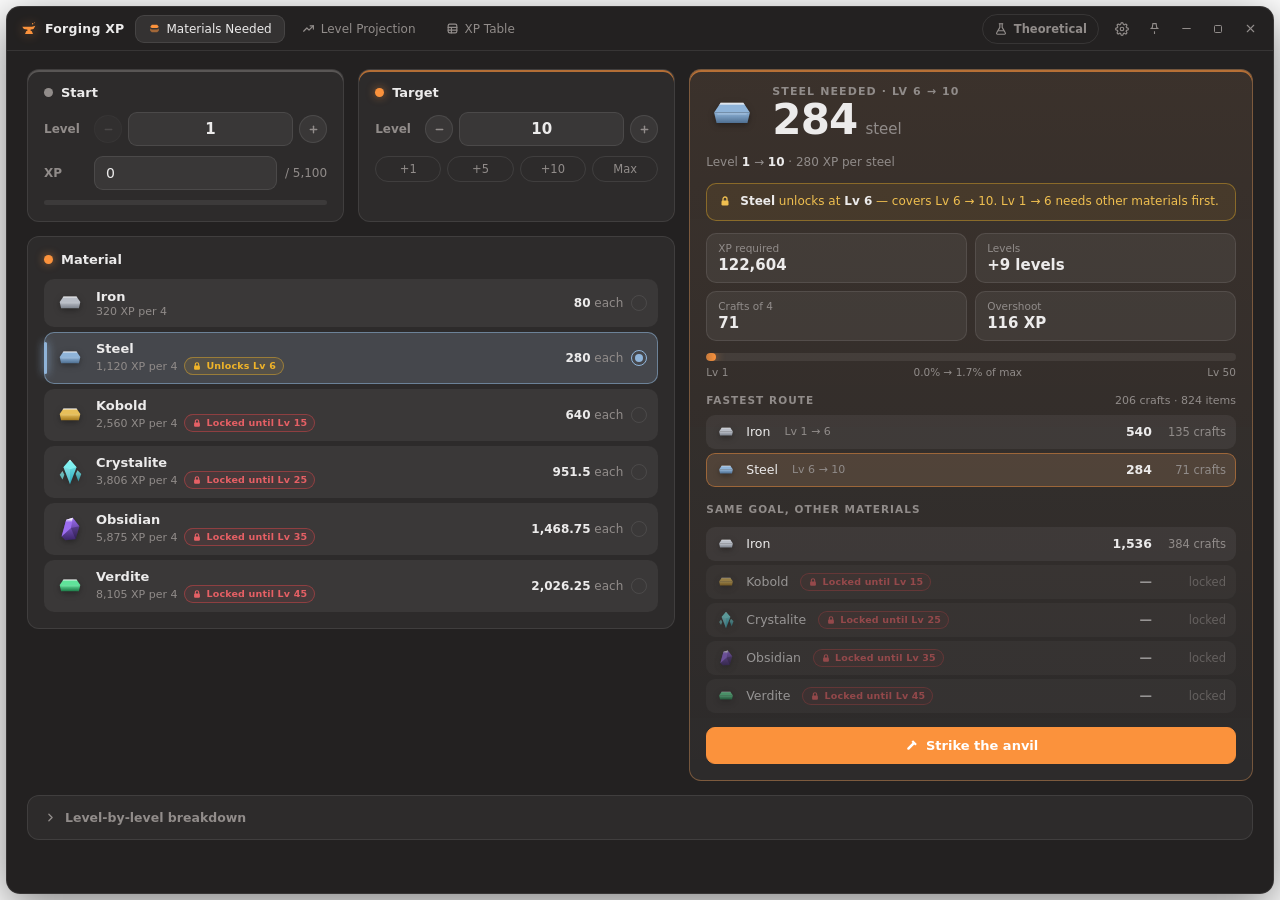
==== commit 6a9ba80a: "v1.3.0: max level 50, Verdite (Lv 45), Obsidian 5875, Crystalite 3806 Co-Authored-By: Claude Opus 5." ====
--- a/desktop/ui/index.html
+++ b/desktop/ui/index.html
@@ -34,7 +34,7 @@
       </button>
     </nav>
     <div class="tb-right">
-      <button id="btn-theo" class="theo-toggle" aria-pressed="false" title="Theoretical mode: lift the Lv 35 cap so the XP formula keeps going. Resets every launch."><svg viewBox="0 0 24 24" width="14" height="14" fill="none" stroke="currentColor" stroke-width="2" stroke-linecap="round" stroke-linejoin="round"><path d="M9 3h6"/><path d="M10 3v6.2L4.6 18.4A1.7 1.7 0 0 0 6.1 21h11.8a1.7 1.7 0 0 0 1.5-2.6L14 9.2V3"/><path d="M7.5 15h9"/></svg><span class="tt-label">Theoretical</span></button>
+      <button id="btn-theo" class="theo-toggle" aria-pressed="false" title="Theoretical mode: lift the Lv 50 cap so the XP formula keeps going. Resets every launch."><svg viewBox="0 0 24 24" width="14" height="14" fill="none" stroke="currentColor" stroke-width="2" stroke-linecap="round" stroke-linejoin="round"><path d="M9 3h6"/><path d="M10 3v6.2L4.6 18.4A1.7 1.7 0 0 0 6.1 21h11.8a1.7 1.7 0 0 0 1.5-2.6L14 9.2V3"/><path d="M7.5 15h9"/></svg><span class="tt-label">Theoretical</span></button>
       <button id="btn-settings" class="tb-btn" title="Settings (Ctrl+,)">
         <svg viewBox="0 0 24 24" width="14" height="14" fill="none" stroke="currentColor" stroke-width="2"><circle cx="12" cy="12" r="3"/><path d="M19.4 15a1.7 1.7 0 0 0 .34 1.87l.06.06a2 2 0 1 1-2.83 2.83l-.06-.06a1.7 1.7 0 0 0-1.87-.34 1.7 1.7 0 0 0-1 1.55V21a2 2 0 1 1-4 0v-.09a1.7 1.7 0 0 0-1-1.55 1.7 1.7 0 0 0-1.87.34l-.06.06a2 2 0 1 1-2.83-2.83l.06-.06a1.7 1.7 0 0 0 .34-1.87 1.7 1.7 0 0 0-1.55-1H3a2 2 0 1 1 0-4h.09a1.7 1.7 0 0 0 1.55-1 1.7 1.7 0 0 0-.34-1.87l-.06-.06a2 2 0 1 1 2.83-2.83l.06.06a1.7 1.7 0 0 0 1.87.34h.01a1.7 1.7 0 0 0 1-1.55V3a2 2 0 1 1 4 0v.09a1.7 1.7 0 0 0 1 1.55 1.7 1.7 0 0 0 1.87-.34l.06-.06a2 2 0 1 1 2.83 2.83l-.06.06a1.7 1.7 0 0 0-.34 1.87v.01a1.7 1.7 0 0 0 1.55 1H21a2 2 0 1 1 0 4h-.09a1.7 1.7 0 0 0-1.55 1z"/></svg>
       </button>
@@ -95,7 +95,7 @@
               <div class="stat"><span>Crafts of 4</span><b id="need-st-crafts">0</b></div>
               <div class="stat"><span>Overshoot</span><b id="need-st-over">0</b></div>
             </div>
-            <div class="journey" id="need-journey"><div class="j-track"><i class="j-done"></i><i class="j-go"></i></div><div class="j-labels"><span>1</span><span>35</span></div></div>
+            <div class="journey" id="need-journey"><div class="j-track"><i class="j-done"></i><i class="j-go"></i></div><div class="j-labels"><span>1</span><span>50</span></div></div>
             <div class="route hidden" id="need-route">
               <h4 class="sub-h">Fastest route</h4>
               <div class="alt-list route-list"></div>
@@ -178,8 +178,9 @@
     <div class="page">
       <section class="card">
         <div class="card-title"><span class="dot"></span>Blacksmithing XP curve
-          <span class="formula">XP(L) = 136L² + 1088L + 3876</span>
-        </div>
+          <span class="formula">floor((1500 + 400n + 40n²) × 3.4), n = level − 1</span>
+        </div>
+        <p class="hint tbl-hint">Formula derived from in-game measurements of every level's max XP from Lv 1–25 (matches all of them exactly); higher levels follow the same formula.</p>
         <p class="hint tbl-hint">Click a row to set it as your <b>target</b> · Shift-click to set it as your <b>start</b>. Highlighted rows are your current range.</p>
         <div class="tbl-wrap"><table class="xp-table" id="xp-table"></table></div>
       </section>
@@ -242,7 +243,7 @@
       </section>
 
       <section class="about">
-        <p>XP per level: XP(L) = 136L² + 1088L + 3876. Max level 35 (2,640,304 total XP).</p>
+        <p>XP formula: floor((1500 + 400n + 40n²) × 3.4), n = level − 1. It was derived by measuring the max XP of every blacksmithing level from 1 to 25 in-game and fitting a formula to those values; it matches all of them exactly. Levels above 25 (and theoretical mode) are extrapolated. Max level 50 (7,020,524 total XP).</p>
         <p>Shortcuts: Ctrl+1/2/3 tabs · Ctrl+, settings · Enter strike · scroll over a level to change it.</p>
       </section>
     </div>
--- a/desktop/ui/style.css
+++ b/desktop/ui/style.css
@@ -565,3 +565,12 @@
   background: color-mix(in srgb, #a78bfa 12%, transparent);
 }
 .theme-light.theo .result::before { color: #5b3fc4; }
+
+/* ---------- selectable / copyable numbers ---------- */
+.res-big span, .stat b, .alt .a-n, .ring-in b, #proj-into b, .res-sub b, td {
+  user-select: text; -webkit-user-select: text; -webkit-touch-callout: default; cursor: text;
+}
+.res-big span, .stat b, .alt .a-n, .ring-in b { cursor: copy; border-radius: 5px; transition: background .2s, box-shadow .2s; }
+.copied { animation: copied .7s var(--ease); }
+@keyframes copied { 0% { background: color-mix(in srgb, var(--accent) 35%, transparent); box-shadow: 0 0 0 4px color-mix(in srgb, var(--accent) 25%, transparent); } 100% { background: transparent; box-shadow: 0 0 0 0 transparent; } }
+::selection { background: color-mix(in srgb, var(--accent) 40%, transparent); color: var(--text); }
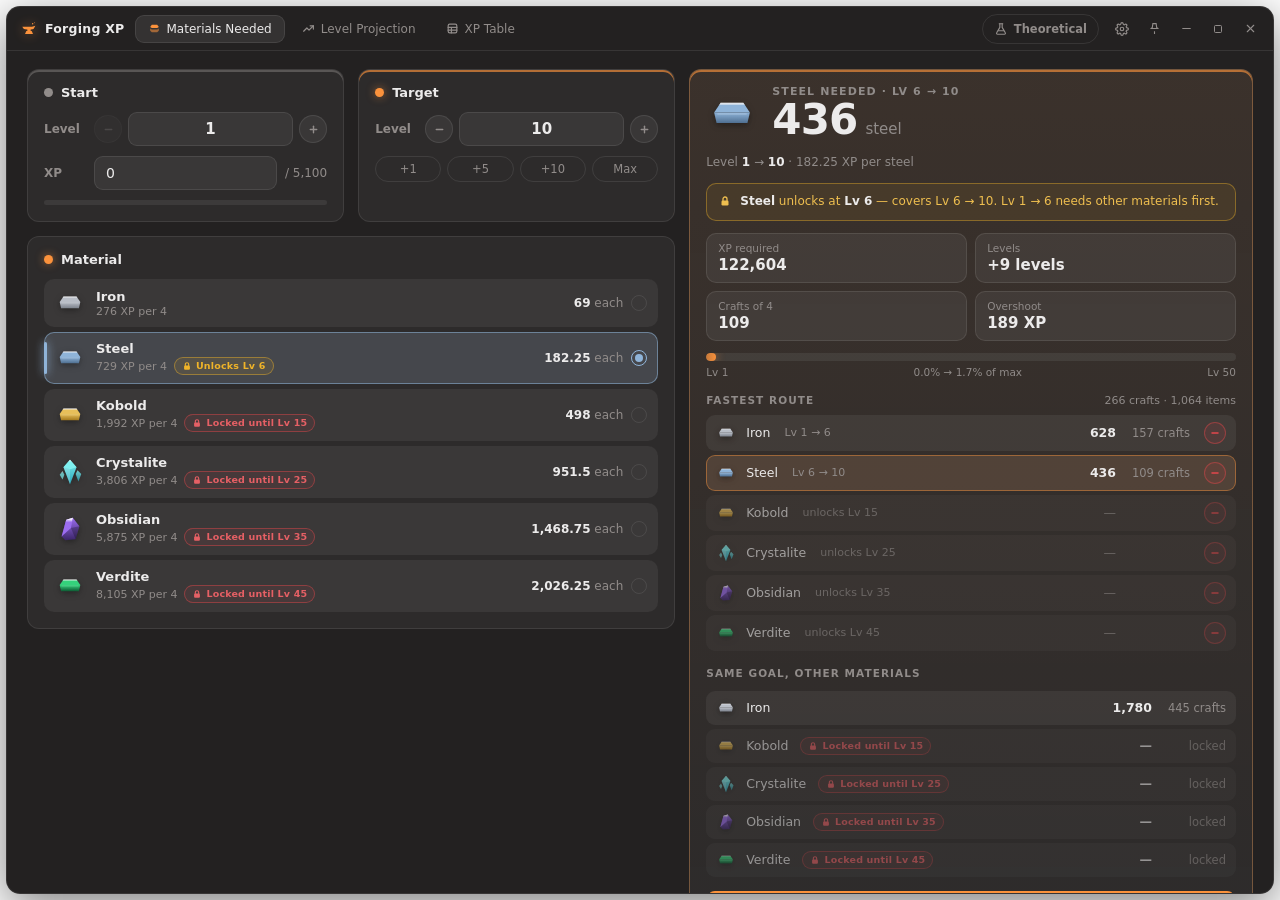
==== commit 2cd6f50e: "v1.4.0: in-app updates, ore rebalance, route include/exclude, green Verdite Co-Authored-By: Claude O" ====
--- a/desktop/ui/index.html
+++ b/desktop/ui/index.html
@@ -242,6 +242,13 @@
         </div>
       </section>
 
+      <section>
+        <h3>Updates</h3>
+        <div class="row"><span>Version</span><b id="set-version" class="ver">—</b></div>
+        <label class="row"><span>Check on launch</span><input id="set-autoupd" type="checkbox" class="switch"></label>
+        <div class="btn-row"><button id="btn-check-upd" class="btn">Check for updates</button></div>
+      </section>
+
       <section class="about">
         <p>XP formula: floor((1500 + 400n + 40n²) × 3.4), n = level − 1. It was derived by measuring the max XP of every blacksmithing level from 1 to 25 in-game and fitting a formula to those values; it matches all of them exactly. Levels above 25 (and theoretical mode) are extrapolated. Max level 50 (7,020,524 total XP).</p>
         <p>Shortcuts: Ctrl+1/2/3 tabs · Ctrl+, settings · Enter strike · scroll over a level to change it.</p>
@@ -260,6 +267,7 @@
   <div class="grip g-sw" data-dir="sw"></div>
 </div>
 
+<div id="update-card" class="update-card hidden" role="dialog" aria-label="Update available"></div>
 <div id="toast" class="toast hidden"></div>
 <div id="sparks" class="sparks"></div>
 
--- a/desktop/ui/style.css
+++ b/desktop/ui/style.css
@@ -574,3 +574,58 @@
 .copied { animation: copied .7s var(--ease); }
 @keyframes copied { 0% { background: color-mix(in srgb, var(--accent) 35%, transparent); box-shadow: 0 0 0 4px color-mix(in srgb, var(--accent) 25%, transparent); } 100% { background: transparent; box-shadow: 0 0 0 0 transparent; } }
 ::selection { background: color-mix(in srgb, var(--accent) 40%, transparent); color: var(--text); }
+
+/* ---------- route include / exclude ---------- */
+.route-step { position: relative; }
+.route-step.idle { opacity: .6; }
+.route-step.idle .a-n, .route-step.excluded .a-n { color: var(--text-dim); font-weight: 500; }
+.route-step.excluded { background: color-mix(in srgb, #000 24%, var(--chip)); border-color: transparent; }
+.route-step.excluded > :not(.rx-btn) { opacity: .34; filter: grayscale(.9); }
+.route-step.excluded .rx-btn.add { box-shadow: 0 0 10px color-mix(in srgb, var(--good) 35%, transparent); }
+.route-step.excluded > span:not(.a-n) { text-decoration: line-through; text-decoration-color: color-mix(in srgb, var(--text-dim) 70%, transparent); }
+.route-step.excluded .r-txt > span { text-decoration: line-through; text-decoration-color: color-mix(in srgb, var(--text-dim) 70%, transparent); }
+.rx-btn {
+  flex: none; display: grid; place-items: center; border-radius: 50%; padding: 0; cursor: pointer;
+  transition: background .15s, border-color .15s, color .15s, transform .12s;
+}
+.rx-btn:active { transform: scale(.88); }
+.rx-btn.rem { color: var(--bad); border: 1px solid color-mix(in srgb, var(--bad) 45%, transparent); background: color-mix(in srgb, var(--bad) 10%, transparent); }
+.rx-btn.add { color: var(--good); border: 1px solid color-mix(in srgb, var(--good) 55%, transparent); background: color-mix(in srgb, var(--good) 14%, transparent); }
+.rx-btn { width: 22px; height: 22px; margin-left: 4px; }
+.rx-btn.rem:hover { background: var(--bad); color: #fff; border-color: var(--bad); }
+.rx-btn.add:hover { background: var(--good); color: #0b1f12; border-color: var(--good); }
+.route-step.excluded:hover > :not(.rx-btn) { opacity: .55; }
+
+/* ---------- update card ---------- */
+.update-card {
+  position: fixed; z-index: 260; display: flex; flex-direction: column; gap: 10px;
+  background: var(--bg-solid); color: var(--text); border: 1px solid color-mix(in srgb, var(--accent) 50%, var(--border));
+  border-radius: 14px; padding: 14px 14px 12px; box-shadow: var(--shadow), 0 0 0 4px color-mix(in srgb, var(--accent) 10%, transparent);
+  animation: uc-in .4s var(--ease);
+}
+.update-card.leaving { animation: uc-out .26s var(--ease) forwards; }
+@keyframes uc-in { from { opacity: 0; transform: translateY(16px) scale(.97); } }
+@keyframes uc-out { to { opacity: 0; transform: translateY(16px) scale(.97); } }
+.uc-head { display: flex; align-items: center; gap: 11px; }
+.uc-icon { width: 36px; height: 36px; flex: none; border-radius: 10px; display: grid; place-items: center; color: var(--on-accent); background: var(--accent); box-shadow: 0 4px 14px color-mix(in srgb, var(--accent) 40%, transparent); }
+.uc-titles { display: flex; flex-direction: column; gap: 1px; min-width: 0; }
+.uc-titles b { font-size: 14px; }
+.uc-titles span { font-size: 12px; color: var(--text-dim); font-variant-numeric: tabular-nums; }
+.uc-titles em { font-style: normal; color: var(--accent); font-weight: 700; }
+.uc-x { margin-left: auto; align-self: flex-start; width: 28px; height: 28px; border-radius: 8px; border: none; background: transparent; color: var(--text-dim); display: grid; place-items: center; cursor: pointer; }
+.uc-x:hover { background: var(--panel-2); color: var(--text); }
+.uc-notes { margin: 0 0 0 4px; padding-left: 16px; display: flex; flex-direction: column; gap: 4px; font-size: 12px; color: var(--text-dim); line-height: 1.4; }
+.uc-notes li::marker { color: var(--accent); }
+.uc-msg { font-size: 11.5px; color: var(--text-dim); min-height: 0; }
+.uc-msg:empty { display: none; }
+.uc-msg.err { color: var(--bad); }
+.uc-btns { display: flex; gap: 8px; }
+.uc-btns .btn { flex: 1; }
+.uc-btns .btn.primary { flex: 1.6; }
+.uc-links { display: flex; justify-content: space-between; font-size: 11px; }
+.uc-links a { color: var(--text-dim); cursor: pointer; text-decoration: underline; text-underline-offset: 2px; }
+.uc-links a:hover { color: var(--text); }
+.spin { width: 13px; height: 13px; border-radius: 50%; border: 2px solid currentColor; border-right-color: transparent; display: inline-block; animation: spin .7s linear infinite; margin-right: 6px; vertical-align: -2px; }
+@keyframes spin { to { transform: rotate(360deg); } }
+.ver { font-variant-numeric: tabular-nums; font-weight: 650; }
+.update-card { right: 18px; bottom: 18px; width: 340px; max-width: calc(100vw - 36px); }
